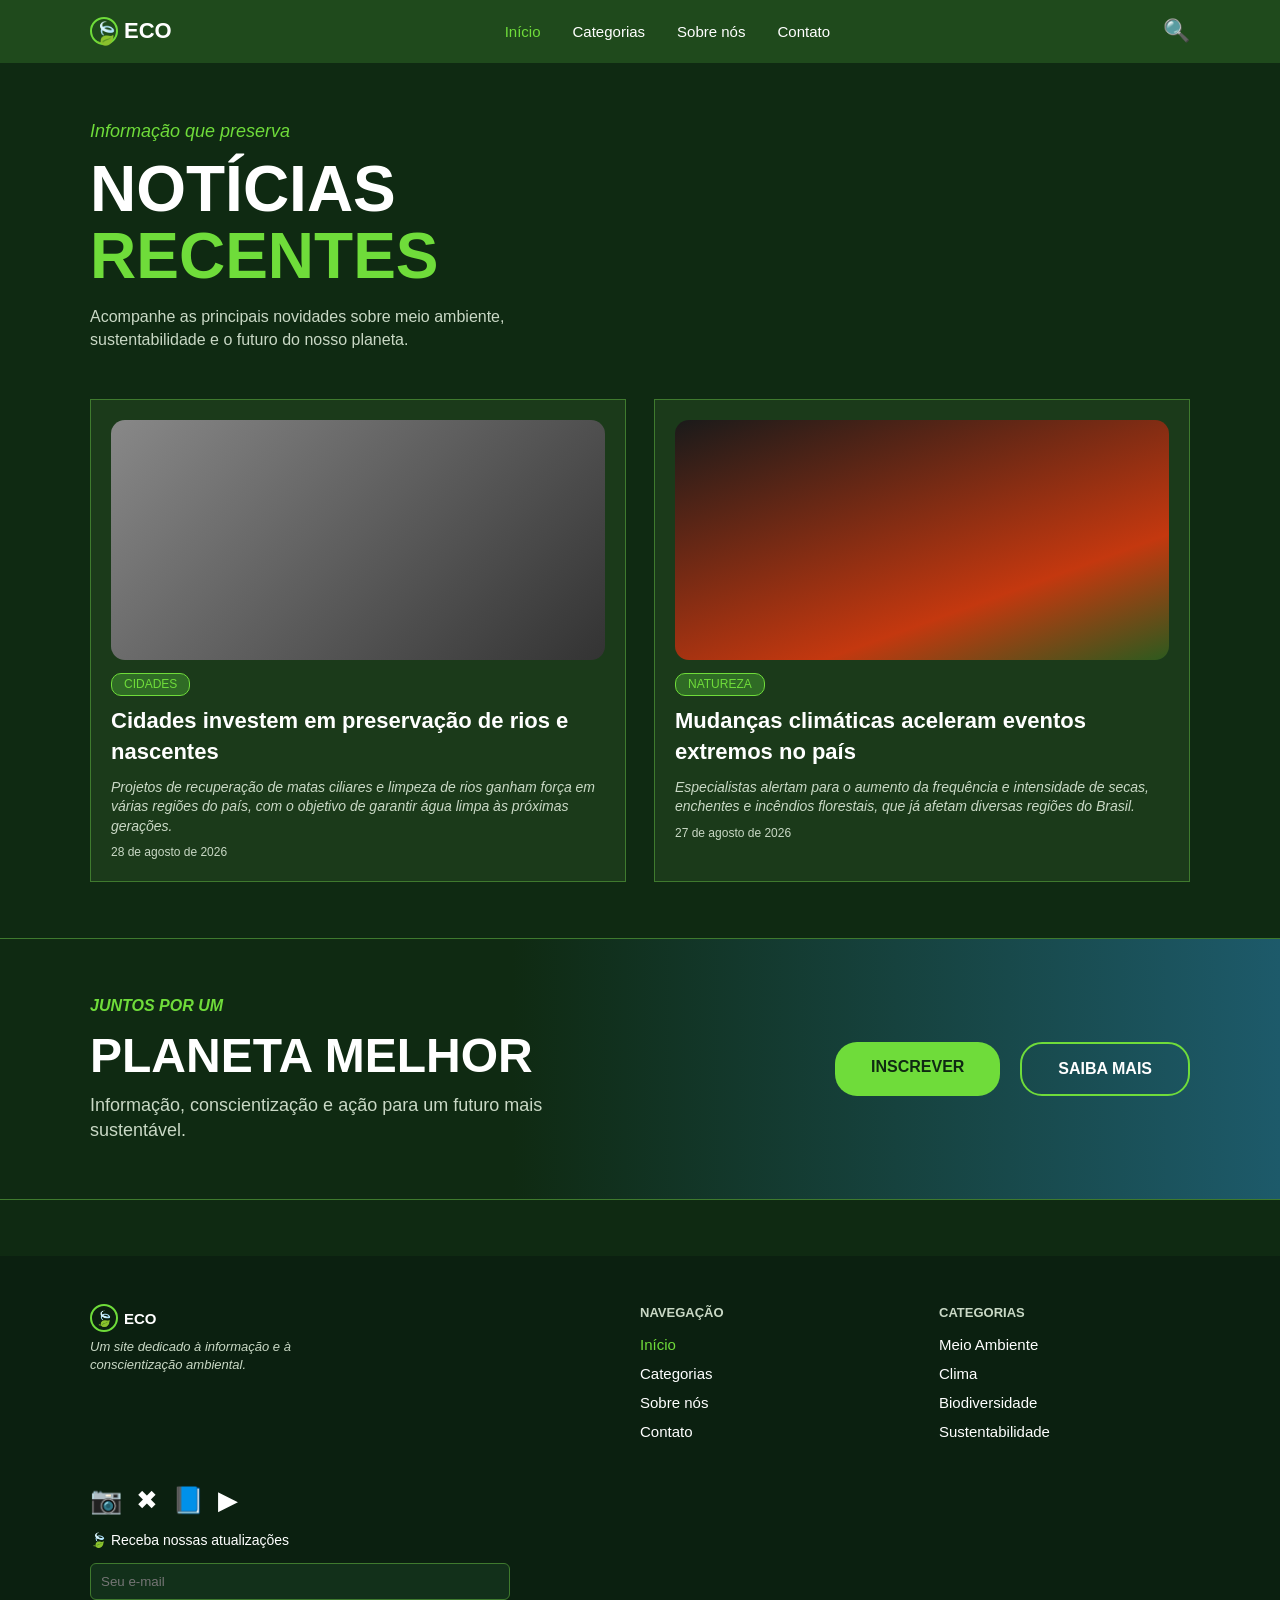
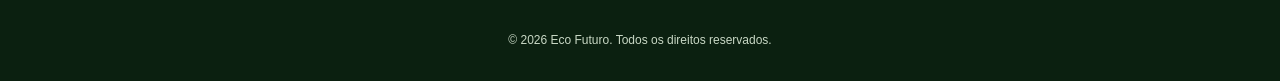
==== projeto integrador/index.html @ fe1a5d71 "Primeira versão do site Eco" ====
<!DOCTYPE html>
<html lang="pt-BR">
<head>
<meta charset="UTF-8">
<meta name="viewport" content="width=device-width, initial-scale=1, viewport-fit=cover">
<title>Eco – Notícias Recentes</title>
<link rel="stylesheet" href="style.css">
</head>
<body>

<header>
  <button aria-label="Menu">☰</button>
  <div class="logo"><span>🍃</span> ECO</div>
  <nav class="menu-pc">
    <a class="ativo" href="#">Início</a>
    <a href="#">Categorias</a>
    <a href="#">Sobre nós</a>
    <a href="#">Contato</a>
  </nav>
  <button aria-label="Buscar">🔍</button>
</header>

<section class="hero">
  <em> Informação que preserva</em>
  <h1>NOTÍCIAS <b>RECENTES</b></h1>
  <p>Acompanhe as principais novidades sobre meio ambiente, sustentabilidade e o futuro do nosso planeta.</p>
</section>

<main class="noticias">
  <article class="noticia">
    <div class="foto rio"></div>
    <div>
      <span class="tag">CIDADES</span>
      <h2>Cidades investem em preservação de rios e nascentes</h2>
      <p>Projetos de recuperação de matas ciliares e limpeza de rios ganham força em várias regiões do país, com o objetivo de garantir água limpa às próximas gerações.</p>
      <time>28 de agosto de 2026</time>
    </div>
  </article>

  <article class="noticia">
    <div class="foto fogo"></div>
    <div>
      <span class="tag">NATUREZA</span>
      <h2>Mudanças climáticas aceleram eventos extremos no país</h2>
      <p>Especialistas alertam para o aumento da frequência e intensidade de secas, enchentes e incêndios florestais, que já afetam diversas regiões do Brasil.</p>
      <time>27 de agosto de 2026</time>
    </div>
  </article>
</main>

<section class="chamada">
  <div>
    <small>JUNTOS POR UM</small>
    <h2>PLANETA MELHOR</h2>
    <p>Informação, conscientização e ação para um futuro mais sustentável.</p>
  </div>
  <div class="botoes">
    <a class="btn cheio" href="#">INSCREVER</a>
    <a class="btn vazio" href="#">SAIBA MAIS</a>
  </div>
</section>

<footer>
  <div class="colunas">
    <div>
      <div class="logo"><span>🍃</span> ECO</div>
      <p>Um site dedicado à informação e à conscientização ambiental.</p>
    </div>
    <nav>
      <h3>NAVEGAÇÃO</h3>
      <ul>
        <li class="ativo"><a href="#">Início</a></li>
        <li><a href="#">Categorias</a></li>
        <li><a href="#">Sobre nós</a></li>
        <li><a href="#">Contato</a></li>
      </ul>
    </nav>
    <nav>
      <h3>CATEGORIAS</h3>
      <ul>
        <li><a href="#">Meio Ambiente</a></li>
        <li><a href="#">Clima</a></li>
        <li><a href="#">Biodiversidade</a></li>
        <li><a href="#">Sustentabilidade</a></li>
      </ul>
    </nav>
  </div>

  <div class="sociais">
    <a href="#" aria-label="Instagram">📷</a>
    <a href="#" aria-label="X">✖</a>
    <a href="#" aria-label="Facebook">📘</a>
    <a href="#" aria-label="YouTube">▶</a>
  </div>
  <label class="rotulo" for="email">🍃 Receba nossas atualizações</label>
  <input id="email" type="email" placeholder="Seu e-mail">

  <p class="copy">© 2026 Eco Futuro. Todos os direitos reservados.</p>
</footer>

</body>
</html>
---- projeto integrador/style.css ----
:root {
  --bg: #0f2a12;
  --card: #1b3a1a;
  --borda: #3f7a2e;
  --verde: #6fdc3a;
  --texto: #ffffff;
  --suave: #c9d8c5;
  box-sizing: border-box;
  padding-top: env(safe-area-inset-top, 0px);
  padding-bottom: env(safe-area-inset-bottom, 0px);
}
* { box-sizing: border-box; margin: 0; padding: 0; }
body {
  background: var(--bg);
  color: var(--texto);
  font-family: "Segoe UI", Arial, sans-serif;
  line-height: 1.4;
}
a { color: inherit; text-decoration: none; }

/* ---------- Celular (base) ---------- */
header {
  display: flex; align-items: center; justify-content: space-between;
  background: #1f4a1c; padding: 10px 14px; border-radius: 0 0 18px 18px;
}
.logo { display: flex; align-items: center; gap: 6px; font-weight: 700; }
.logo span { display: grid; place-items: center; width: 28px; height: 28px;
  border: 2px solid var(--verde); border-radius: 50%; color: var(--verde); }
header button { background: none; border: 0; color: var(--texto); font-size: 22px; cursor: pointer; }
.menu-pc { display: none; }

.hero { padding: 18px 20px 24px; }
.hero em { color: var(--verde); font-style: italic; font-size: 14px; }
.hero h1 { font-size: 30px; line-height: 1.05; margin: 8px 0; }
.hero h1 b { color: var(--verde); display: block; }
.hero p { font-size: 11px; color: var(--suave); max-width: 240px; }

.noticias { padding: 0 14px; display: grid; gap: 18px; }
.noticia {
  display: flex; gap: 12px; padding: 14px;
  background: var(--card); border: 1px solid var(--borda);
}
.noticia .foto {
  flex: 0 0 38%; min-height: 120px; border-radius: 14px;
  background-size: cover; background-position: center;
}
.foto.rio { background: linear-gradient(135deg, #888, #333); filter: grayscale(1); }
.foto.fogo { background: linear-gradient(160deg, #1a1a1a, #c4380f 70%, #2d5a1e); }
.tag {
  display: inline-block; background: #2f6b25; border: 1px solid var(--verde);
  color: var(--verde); border-radius: 10px; padding: 1px 8px; font-size: 10px;
}
.noticia h2 { font-size: 14px; margin: 6px 0; }
.noticia p { font-size: 11px; font-style: italic; color: var(--suave); }
.noticia time { display: block; margin-top: 8px; font-size: 9px; color: var(--suave); }

.chamada {
  margin: 24px 0; padding: 22px 20px;
  background: linear-gradient(90deg, #0f2a12 40%, #1d5a6a);
  border-top: 1px solid var(--borda); border-bottom: 1px solid var(--borda);
  display: flex; justify-content: space-between; align-items: center; gap: 12px;
}
.chamada small { color: var(--verde); font-style: italic; font-weight: 700; }
.chamada h2 { font-size: 24px; margin: 4px 0; }
.chamada p { font-size: 12px; color: var(--suave); }
.botoes { display: grid; gap: 12px; }
.btn { padding: 10px 18px; border-radius: 22px; font-weight: 700; text-align: center; font-size: 14px; }
.btn.cheio { background: var(--verde); color: #0f2a12; }
.btn.vazio { border: 2px solid var(--verde); color: var(--texto); }

footer { background: #0b2010; padding: 20px 16px 28px; }
.colunas { display: grid; grid-template-columns: 1.1fr 1fr 1fr; gap: 12px; font-size: 12px; }
.colunas h3 { font-size: 11px; color: var(--suave); margin-bottom: 6px; }
.colunas li { list-style: none; margin-bottom: 3px; }
.colunas li.ativo a { color: var(--verde); }
.colunas p { font-size: 10px; font-style: italic; margin-top: 6px; color: var(--suave); }
.sociais { display: flex; gap: 14px; margin: 16px 0 10px; font-size: 20px; }
.rotulo { font-size: 12px; }
.copy { text-align: center; font-size: 10px; color: var(--suave); margin-top: 16px; }
input {
  width: 100%; margin-top: 12px; padding: 10px; border-radius: 6px;
  border: 1px solid var(--borda); background: #12301a; color: var(--texto);
}
:focus-visible { outline: 2px solid var(--verde); outline-offset: 2px; }

/* ---------- Computador (a partir de 900px) ---------- */
@media (min-width: 900px) {
  /* largura útil de 1100px centralizada, com o fundo ocupando a tela toda */
  header, .hero, .noticias, .chamada, footer {
    padding-left: max(32px, calc((100% - 1100px) / 2));
    padding-right: max(32px, calc((100% - 1100px) / 2));
  }

  header { padding-top: 16px; padding-bottom: 16px; border-radius: 0; }
  header > button[aria-label="Menu"] { display: none; }
  header .logo { font-size: 22px; order: 0; }
  .menu-pc { display: flex; gap: 32px; order: 1; font-size: 15px; }
  .menu-pc a:hover, .menu-pc a.ativo { color: var(--verde); }
  header > button[aria-label="Buscar"] { order: 2; }

  .hero { padding-top: 56px; padding-bottom: 48px; }
  .hero em { font-size: 18px; }
  .hero h1 { font-size: 64px; margin: 12px 0 16px; }
  .hero p { font-size: 16px; max-width: 520px; }

  .noticias { grid-template-columns: 1fr 1fr; gap: 28px; }
  .noticia { flex-direction: column; padding: 20px; }
  .noticia .foto { flex: none; height: 240px; }
  .noticia h2 { font-size: 22px; margin: 10px 0; }
  .noticia p { font-size: 14px; }
  .noticia time { font-size: 12px; }
  .tag { font-size: 12px; padding: 2px 12px; }

  .chamada { margin: 56px 0; padding-top: 56px; padding-bottom: 56px; }
  .chamada small { font-size: 16px; }
  .chamada h2 { font-size: 48px; }
  .chamada p { font-size: 18px; max-width: 460px; }
  .botoes { grid-auto-flow: column; gap: 20px; }
  .btn { padding: 14px 36px; font-size: 16px; }
  .btn:hover { filter: brightness(1.15); }

  footer { padding-top: 48px; padding-bottom: 32px; }
  .colunas { grid-template-columns: 2fr 1fr 1fr; gap: 48px; font-size: 15px; }
  .colunas h3 { font-size: 13px; margin-bottom: 12px; }
  .colunas li { margin-bottom: 8px; }
  .colunas p { font-size: 13px; max-width: 280px; }
  .sociais { font-size: 26px; margin-top: 32px; }
  .rotulo { font-size: 14px; }
  input { max-width: 420px; display: block; }
  .copy { font-size: 12px; margin-top: 32px; }
}
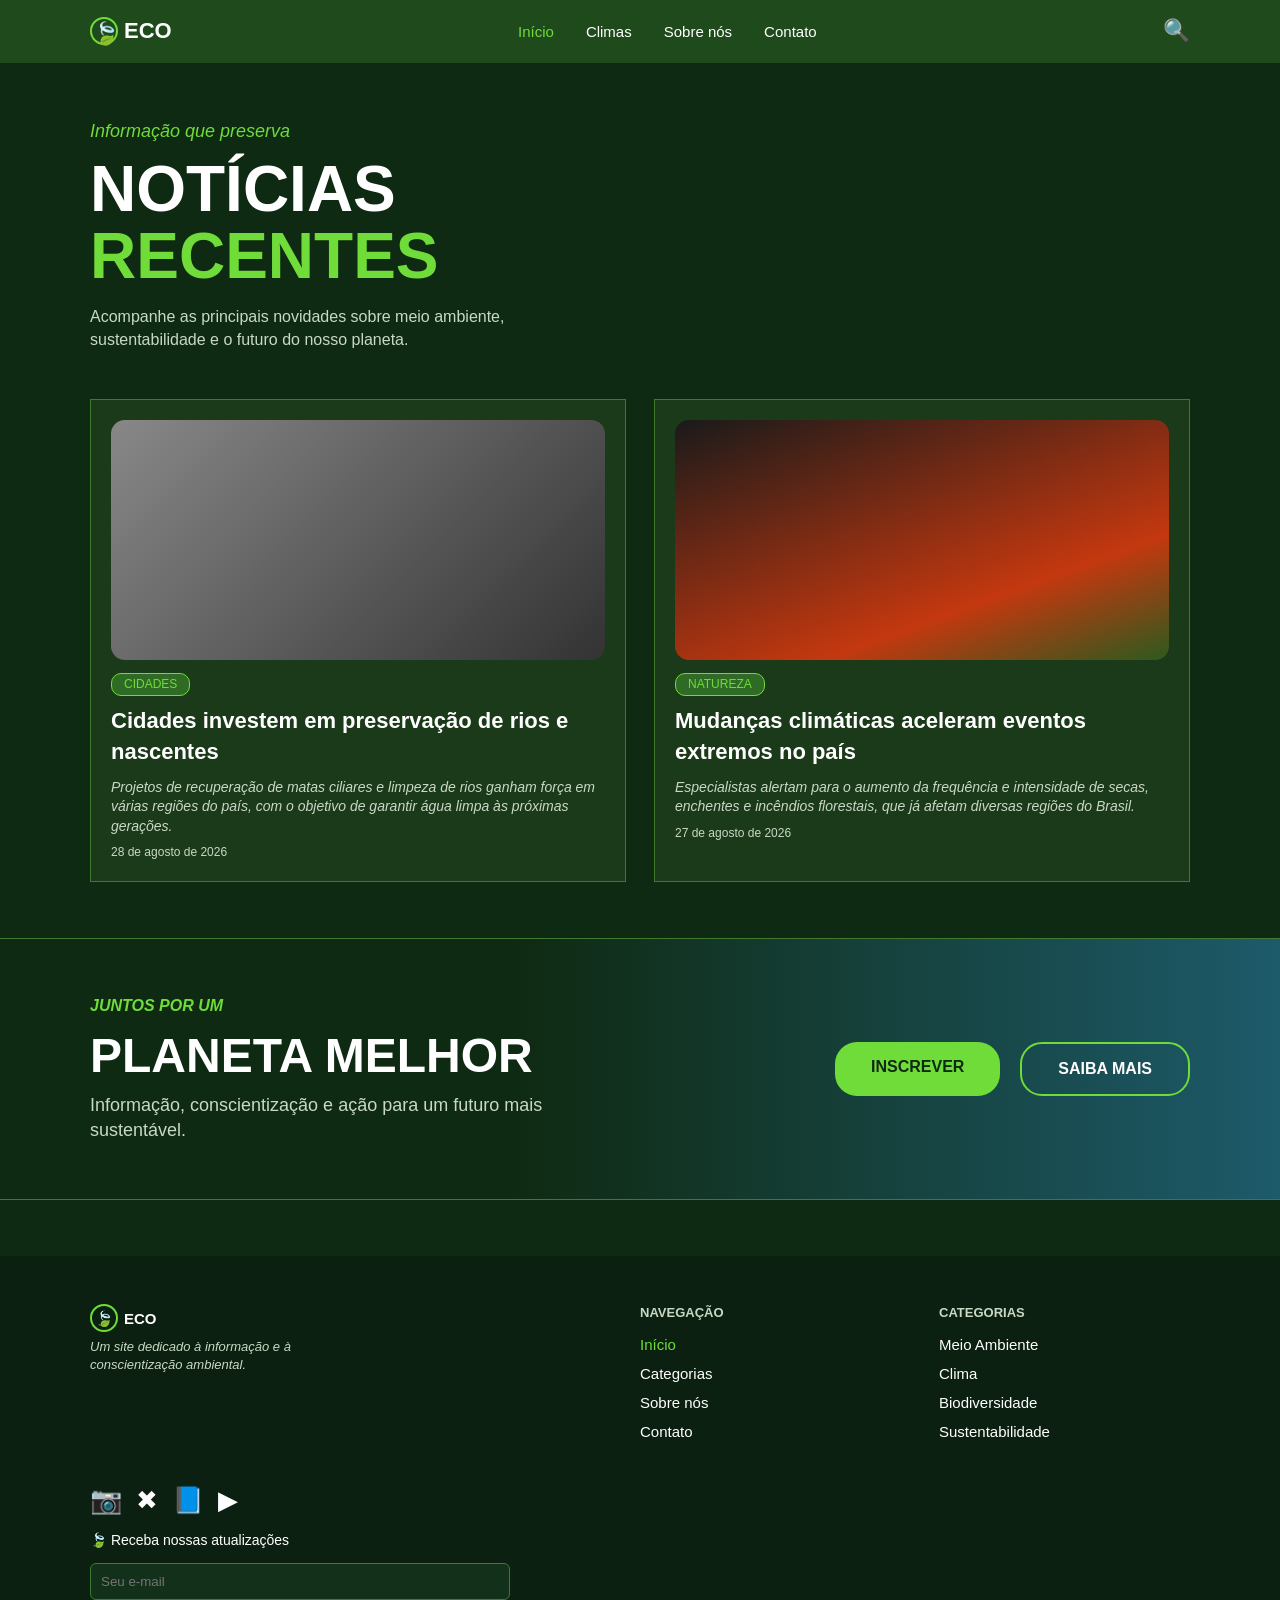
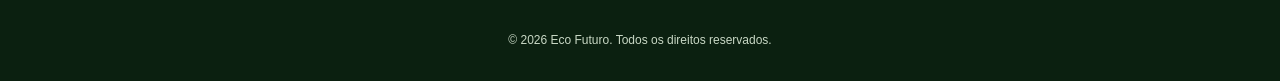
==== commit e7278182: "Adiciona clima e login" ====
--- a/projeto integrador/index.html
+++ b/projeto integrador/index.html
@@ -13,7 +13,7 @@
   <div class="logo"><span>🍃</span> ECO</div>
   <nav class="menu-pc">
     <a class="ativo" href="#">Início</a>
-    <a href="#">Categorias</a>
+    <a href="clima.html">Climas</a>
     <a href="#">Sobre nós</a>
     <a href="#">Contato</a>
   </nav>
@@ -55,7 +55,7 @@
     <p>Informação, conscientização e ação para um futuro mais sustentável.</p>
   </div>
   <div class="botoes">
-    <a class="btn cheio" href="#">INSCREVER</a>
+    <a class="btn cheio" href="login.html">INSCREVER</a>
     <a class="btn vazio" href="#">SAIBA MAIS</a>
   </div>
 </section>
--- a/projeto integrador/style.css
+++ b/projeto integrador/style.css
@@ -18,7 +18,7 @@
 }
 a { color: inherit; text-decoration: none; }
 
-/* ---------- Celular (base) ---------- */
+
 header {
   display: flex; align-items: center; justify-content: space-between;
   background: #1f4a1c; padding: 10px 14px; border-radius: 0 0 18px 18px;
@@ -83,9 +83,9 @@
 }
 :focus-visible { outline: 2px solid var(--verde); outline-offset: 2px; }
 
-/* ---------- Computador (a partir de 900px) ---------- */
+
 @media (min-width: 900px) {
-  /* largura útil de 1100px centralizada, com o fundo ocupando a tela toda */
+  
   header, .hero, .noticias, .chamada, footer {
     padding-left: max(32px, calc((100% - 1100px) / 2));
     padding-right: max(32px, calc((100% - 1100px) / 2));
@@ -128,4 +128,57 @@
   .rotulo { font-size: 14px; }
   input { max-width: 420px; display: block; }
   .copy { font-size: 12px; margin-top: 32px; }
+}
+
+
+.titulo-pagina { display: flex; align-items: center; gap: 28px; padding: 28px 24px; }
+.titulo-pagina .selo { display: grid; place-items: center; width: 56px; height: 56px;
+  border: 3px solid var(--verde); border-radius: 50%; color: var(--verde); font-size: 28px; }
+.titulo-pagina h1 { font-size: 28px; }
+
+.lista-clima { background: #f7f7f7; color: #222; border-radius: 28px;
+  padding: 18px 16px; margin: 0 16px 28px; }
+.item-clima { display: flex; align-items: center; gap: 14px; padding: 16px 0;
+  border-bottom: 1px dashed #bbb; }
+.item-clima:last-of-type { border-bottom: 0; }
+.item-clima .foto { flex: 0 0 64px; height: 64px; border-radius: 6px; }
+.foto.seca { background: repeating-linear-gradient(45deg, #5a3a28, #8a6248 6px, #3d2618 12px); }
+.foto.furacao { background: radial-gradient(circle, #fff 10%, #5b8fc4 45%, #0d2a55 90%); }
+.foto.gelo { background: linear-gradient(160deg, #cfe8f7, #5ea3d6 60%, #1e4e79); }
+.item-clima .tag { background: #3d8a2a; color: #fff; border: 0; font-size: 9px; }
+.item-clima p { font-size: 11px; font-style: normal; color: #222; margin-top: 6px; text-align: center; }
+
+.paginacao { display: flex; justify-content: center; align-items: center; gap: 8px; margin-top: 14px; }
+.paginacao a { display: grid; place-items: center; min-width: 22px; height: 22px;
+  background: #ddd; color: #222; border-radius: 50%; font-size: 11px; font-weight: 700; }
+.paginacao a.atual { background: #3d8a2a; color: #fff; }
+
+.login { min-height: 100vh; display: flex; flex-direction: column; align-items: center;
+  padding: 24px 16px; background: linear-gradient(#0a2e0a, #052005); }
+.login-logo { display: flex; align-items: center; gap: 14px; font-size: 40px; font-weight: 700; margin: 24px 0; }
+.login-logo span { display: grid; place-items: center; width: 80px; height: 80px;
+  border: 5px solid var(--verde); border-radius: 50%; color: var(--verde); font-size: 40px; }
+.login-card { width: 100%; max-width: 420px; background: #77b043; border-radius: 14px; padding: 32px 28px; }
+.campo { margin-bottom: 24px; }
+.campo label { display: block; font-size: 18px; margin-bottom: 8px; }
+.entrada { display: flex; align-items: center; gap: 8px; background: #ddd; border-radius: 8px; padding: 0 12px; color: #555; }
+.entrada input { margin: 0; padding: 12px 0; border: 0; background: transparent;
+  color: #222; max-width: none; outline: none; }
+.btn-login { display: block; width: 100%; padding: 14px; margin-top: 16px; border-radius: 30px;
+  font-size: 22px; text-align: center; cursor: pointer; border: 1px solid #2f6b25; }
+.btn-login.claro { background: #e4e4e4; color: #111; }
+.btn-login.escuro { background: #2f5a22; color: #fff; }
+.voltar { align-self: flex-start; font-size: 32px; margin-top: auto; padding-top: 24px; }
+
+@media (min-width: 900px) {
+  .titulo-pagina, .lista-clima { max-width: 900px; margin-left: auto; margin-right: auto; }
+  .titulo-pagina { padding: 48px 0 32px; }
+  .titulo-pagina .selo { width: 80px; height: 80px; font-size: 40px; }
+  .titulo-pagina h1 { font-size: 48px; }
+  .lista-clima { padding: 28px 32px; margin-bottom: 56px; }
+  .item-clima { gap: 28px; padding: 24px 0; }
+  .item-clima .foto { flex: 0 0 120px; height: 120px; }
+  .item-clima p { font-size: 16px; text-align: left; }
+  .item-clima .tag { font-size: 12px; }
+  .paginacao a { min-width: 32px; height: 32px; font-size: 14px; }
 }
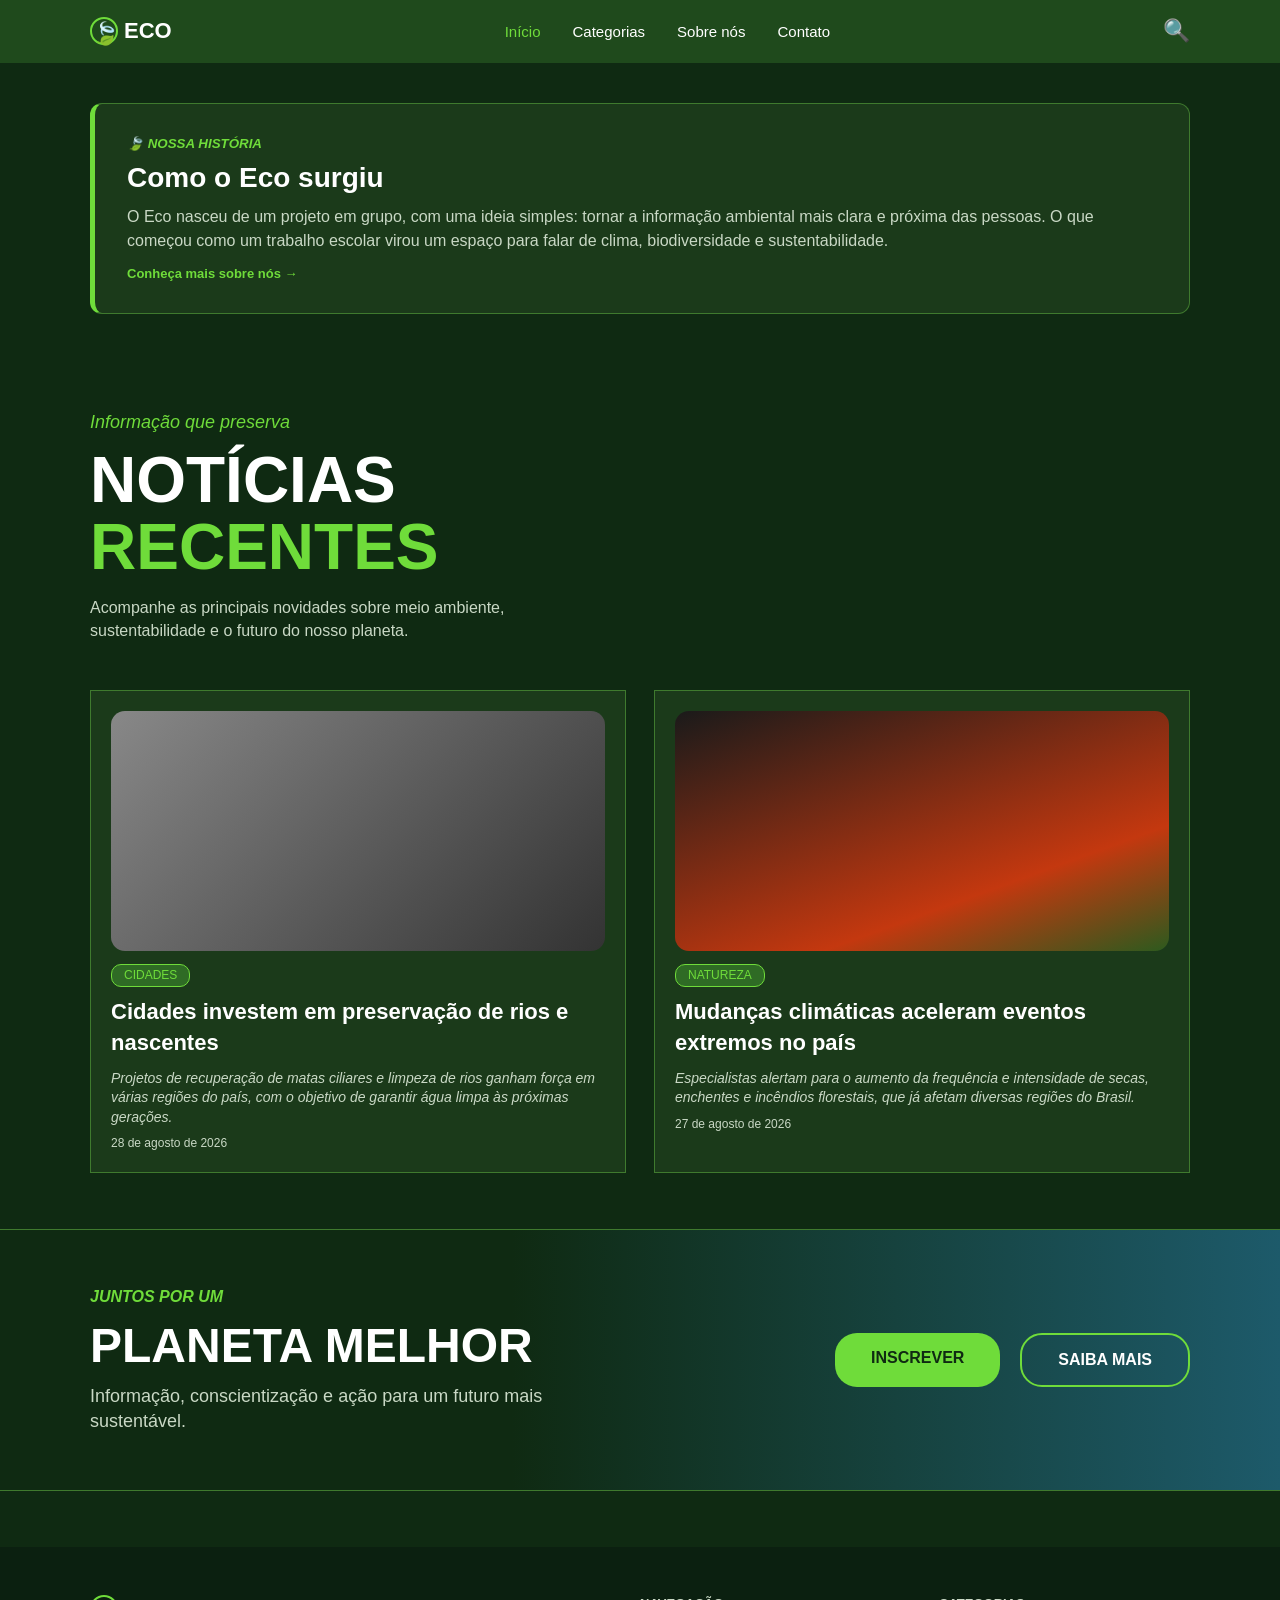
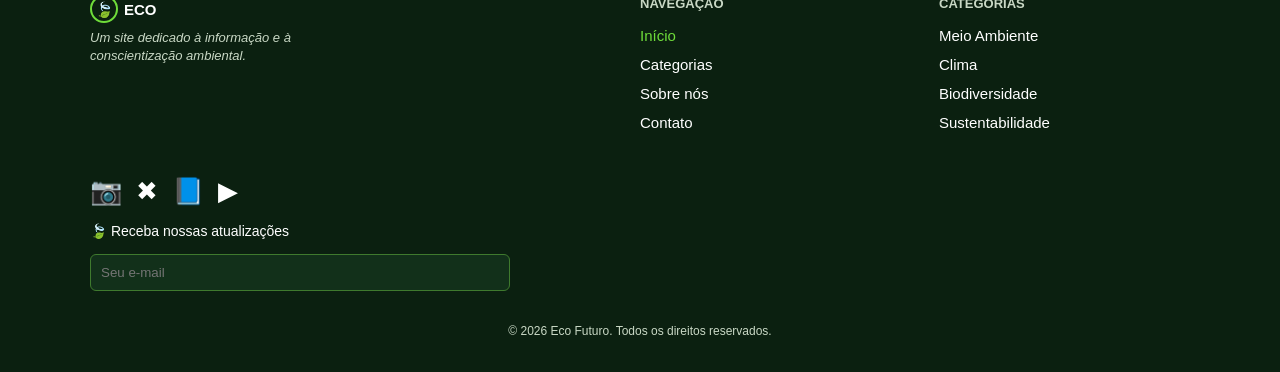
==== commit caefc711: "Atualiza páginas e adiciona sobre nós" ====
--- a/projeto integrador/index.html
+++ b/projeto integrador/index.html
@@ -13,12 +13,47 @@
   <div class="logo"><span>🍃</span> ECO</div>
   <nav class="menu-pc">
     <a class="ativo" href="#">Início</a>
-    <a href="clima.html">Climas</a>
+    <a href="categorias.html">Categorias</a>
     <a href="#">Sobre nós</a>
     <a href="#">Contato</a>
   </nav>
   <button aria-label="Buscar">🔍</button>
 </header>
+
+<style>
+  .historia {
+    margin: 24px 14px;
+    padding: 18px;
+    background: #1b3a1a;
+    border: 1px solid #3f7a2e;
+    border-left: 5px solid #6fdc3a;
+    border-radius: 12px;
+    color: #ffffff;
+    font-family: "Segoe UI", Arial, sans-serif;
+  }
+  .historia small { color: #6fdc3a; font-style: italic; font-weight: 700; }
+  .historia h2 { font-size: 20px; margin: 4px 0 8px; }
+  .historia p { font-size: 13px; line-height: 1.5; color: #c9d8c5; }
+  .historia a { display: inline-block; margin-top: 12px; color: #6fdc3a; font-weight: 700; font-size: 13px; text-decoration: none; }
+  .historia a:hover { text-decoration: underline; }
+  @media (min-width: 900px) {
+    .historia { max-width: 1100px; margin: 40px auto; padding: 28px 32px; }
+    .historia h2 { font-size: 28px; }
+    .historia p { font-size: 16px; }
+  }
+</style>
+ 
+<section class="historia">
+  <small>🍃 NOSSA HISTÓRIA</small>
+  <h2>Como o Eco surgiu</h2>
+  <p>
+    O Eco nasceu de um projeto em grupo, com uma ideia simples: tornar a
+    informação ambiental mais clara e próxima das pessoas. O que começou
+    como um trabalho escolar virou um espaço para falar de clima,
+    biodiversidade e sustentabilidade.
+  </p>
+  <a href="sobre.html">Conheça mais sobre nós →</a>
+</section>
 
 <section class="hero">
   <em> Informação que preserva</em>
--- a/projeto integrador/style.css
+++ b/projeto integrador/style.css
@@ -18,7 +18,7 @@
 }
 a { color: inherit; text-decoration: none; }
 
-
+/* ---------- Celular (base) ---------- */
 header {
   display: flex; align-items: center; justify-content: space-between;
   background: #1f4a1c; padding: 10px 14px; border-radius: 0 0 18px 18px;
@@ -83,9 +83,9 @@
 }
 :focus-visible { outline: 2px solid var(--verde); outline-offset: 2px; }
 
-
-@media (min-width: 900px) {
-  
+/* ---------- Computador (a partir de 900px) ---------- */
+@media (min-width: 900px) {
+  /* largura útil de 1100px centralizada, com o fundo ocupando a tela toda */
   header, .hero, .noticias, .chamada, footer {
     padding-left: max(32px, calc((100% - 1100px) / 2));
     padding-right: max(32px, calc((100% - 1100px) / 2));
@@ -130,7 +130,7 @@
   .copy { font-size: 12px; margin-top: 32px; }
 }
 
-
+/* ===== Página CLIMA ===== */
 .titulo-pagina { display: flex; align-items: center; gap: 28px; padding: 28px 24px; }
 .titulo-pagina .selo { display: grid; place-items: center; width: 56px; height: 56px;
   border: 3px solid var(--verde); border-radius: 50%; color: var(--verde); font-size: 28px; }
@@ -153,6 +153,7 @@
   background: #ddd; color: #222; border-radius: 50%; font-size: 11px; font-weight: 700; }
 .paginacao a.atual { background: #3d8a2a; color: #fff; }
 
+/* ===== Página LOGIN ===== */
 .login { min-height: 100vh; display: flex; flex-direction: column; align-items: center;
   padding: 24px 16px; background: linear-gradient(#0a2e0a, #052005); }
 .login-logo { display: flex; align-items: center; gap: 14px; font-size: 40px; font-weight: 700; margin: 24px 0; }
@@ -181,4 +182,71 @@
   .item-clima p { font-size: 16px; text-align: left; }
   .item-clima .tag { font-size: 12px; }
   .paginacao a { min-width: 32px; height: 32px; font-size: 14px; }
+}
+
+
+/* ===== Página NOTÍCIAS ===== */
+.hero-noticias { background: linear-gradient(135deg, #0b2d10, #1d4a22 60%, #0f2a12); padding: 40px 28px 36px; }
+.hero-noticias h1 { font-size: 36px; }
+
+.grade-noticias { background: #064d0a; padding: 36px 20px 24px;
+  display: grid; grid-template-columns: 1fr 1fr; gap: 24px 18px; }
+.card-noticia { display: block; padding: 8px 8px 14px; border-radius: 6px;
+  background: linear-gradient(#1b3a1a, #0a2a0a); }
+.card-noticia .foto { height: 84px; border-radius: 14px; background-size: cover; background-position: center; }
+.card-noticia .tag { margin: 8px 0 6px; font-size: 9px; font-weight: 700;
+  background: #5aa83a; color: #fff; border: 0; }
+.card-noticia h3 { font-size: 13px; line-height: 1.25; }
+.foto.floresta { background: linear-gradient(#2f6b2a 55%, #4b8a3a 55%, #1d4a22); }
+.foto.arara { background: linear-gradient(135deg, #2f8a3a, #e8b800 55%, #1e5fc4); }
+.voltar-pagina { display: inline-block; font-size: 32px; padding: 16px 20px 28px; background: #064d0a; width: 100%; }
+
+@media (min-width: 900px) {
+  .hero-noticias { padding-top: 56px; padding-bottom: 48px; }
+  .hero-noticias h1 { font-size: 64px; }
+  .grade-noticias { grid-template-columns: repeat(4, 1fr); gap: 28px;
+    padding-top: 56px; padding-bottom: 56px; }
+  .card-noticia { padding: 12px 12px 20px; }
+  .card-noticia .foto { height: 160px; }
+  .card-noticia .tag { font-size: 12px; }
+  .card-noticia h3 { font-size: 18px; }
+  .card-noticia:hover { outline: 1px solid var(--verde); }
+}
+
+/* ===== Página SOBRE NÓS ===== */
+.hero-sobre { background: linear-gradient(135deg, #0b2d10, #1d4a22 60%, #0f2a12); padding: 40px 24px 32px; }
+.hero-sobre h1 { font-size: 36px; }
+.hero-sobre p { font-size: 13px; max-width: 420px; margin-top: 10px; }
+
+.secao { padding: 28px 16px; }
+.secao h2 { font-size: 22px; margin-bottom: 16px; }
+.secao h2 b { color: var(--verde); }
+
+.blocos { display: grid; gap: 16px; }
+.bloco { background: var(--card); border: 1px solid var(--borda); border-radius: 12px; padding: 18px; }
+.bloco .icone { font-size: 28px; }
+.bloco h3 { color: var(--verde); margin: 8px 0 6px; font-size: 18px; }
+.bloco p { font-size: 13px; color: var(--suave); }
+
+.equipe { display: grid; grid-template-columns: 1fr 1fr; gap: 16px; }
+.membro { text-align: center; background: var(--card); border: 1px solid var(--borda); border-radius: 12px; padding: 16px 8px; }
+.membro .avatar { width: 64px; height: 64px; margin: 0 auto 8px; border-radius: 50%;
+  display: grid; place-items: center; font-size: 28px; background: #2f6b25; border: 2px solid var(--verde); }
+.membro h3 { font-size: 14px; }
+.membro p { font-size: 11px; color: var(--suave); }
+
+@media (min-width: 900px) {
+  .hero-sobre, .secao { padding-left: max(32px, calc((100% - 1100px) / 2)); padding-right: max(32px, calc((100% - 1100px) / 2)); }
+  .hero-sobre { padding-top: 56px; padding-bottom: 48px; }
+  .hero-sobre h1 { font-size: 64px; }
+  .hero-sobre p { font-size: 18px; max-width: 620px; }
+  .secao { padding-top: 48px; padding-bottom: 24px; }
+  .secao h2 { font-size: 32px; }
+  .blocos { grid-template-columns: repeat(3, 1fr); gap: 28px; }
+  .bloco { padding: 28px; }
+  .bloco p { font-size: 15px; }
+  .equipe { grid-template-columns: repeat(4, 1fr); gap: 28px; }
+  .membro .avatar { width: 96px; height: 96px; font-size: 42px; }
+  .membro h3 { font-size: 18px; }
+  .membro p { font-size: 14px; }
 }
